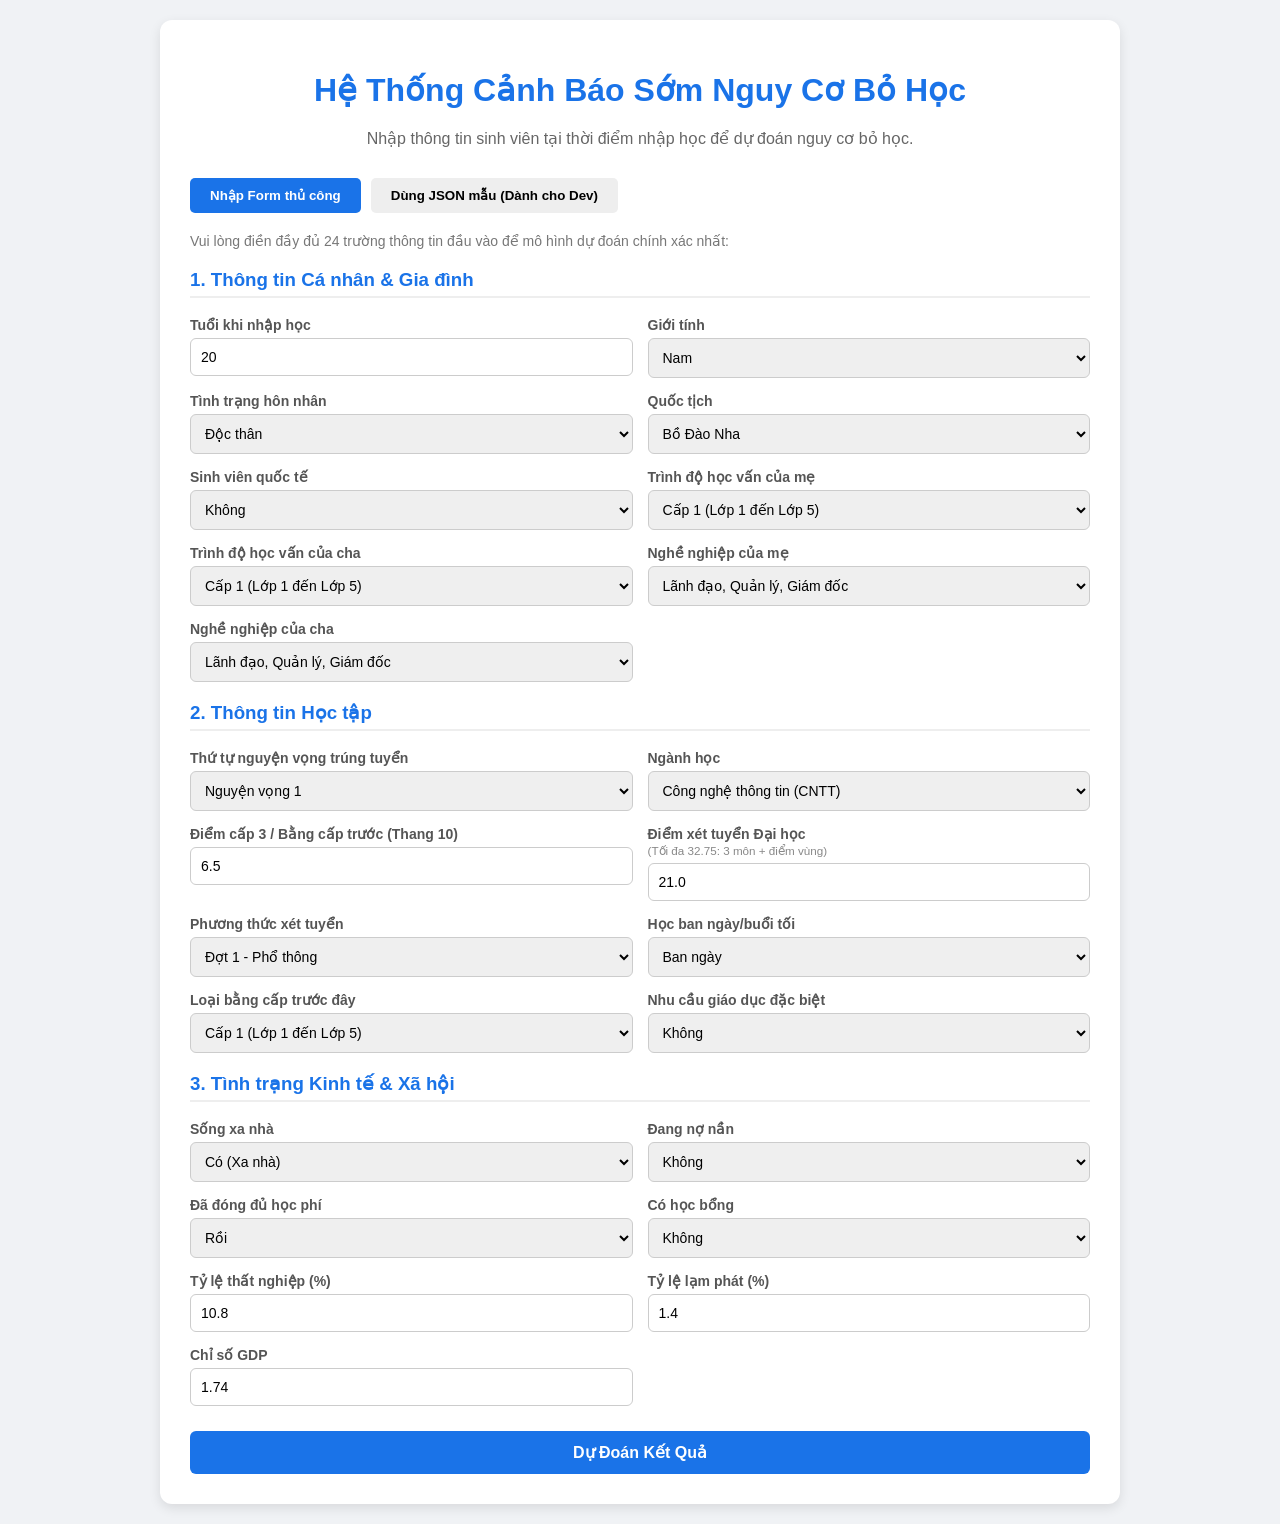
==== project09/app/templates/index.html @ d305081e "sửa lại input" ====
<!DOCTYPE html>
<html lang="en">
<head>
    <meta charset="UTF-8">
    <meta name="viewport" content="width=device-width, initial-scale=1.0">
    <title>Hệ Thống Cảnh Báo Sớm Nguy Cơ Bỏ Học</title>
    <style>
        body { font-family: 'Segoe UI', Tahoma, Geneva, Verdana, sans-serif; background-color: #f0f2f5; color: #333; margin: 0; padding: 20px; }
        .container { max-width: 900px; margin: auto; background: white; padding: 30px; border-radius: 12px; box-shadow: 0 4px 12px rgba(0,0,0,0.1); }
        h1 { color: #1a73e8; text-align: center; margin-bottom: 20px; }
        .grid { display: grid; grid-template-columns: 1fr 1fr; gap: 15px; }
        .form-group { display: flex; flex-direction: column; }
        label { font-weight: 600; font-size: 14px; margin-bottom: 5px; color: #555; }
        input, select { padding: 10px; border: 1px solid #ccc; border-radius: 6px; font-size: 14px; }
        input:focus, select:focus { border-color: #1a73e8; outline: none; }
        .btn-submit { margin-top: 25px; width: 100%; padding: 12px; background-color: #1a73e8; color: white; border: none; border-radius: 6px; font-size: 16px; font-weight: bold; cursor: pointer; transition: background 0.3s; }
        .btn-submit:hover { background-color: #1557b0; }
        #result-box { margin-top: 30px; padding: 20px; border-radius: 8px; display: none; }
        .result-title { font-size: 18px; font-weight: bold; margin-bottom: 10px; }
        .high-risk { background-color: #fce8e6; color: #c5221f; border: 1px solid #fad2cf; }
        .normal-risk { background-color: #e6f4ea; color: #137333; border: 1px solid #ceead6; }
        .medium-risk { background-color: #fef7e0; color: #b06000; border: 1px solid #fde293; }
        .probability-bar { height: 10px; background: #eee; border-radius: 5px; margin-top: 10px; overflow: hidden; }
        .probability-fill { height: 100%; }
        hr { border: 0; height: 1px; background: #eee; margin: 30px 0; }
        
        .tab-buttons { display: flex; margin-bottom: 20px; gap: 10px; }
        .tab-btn { padding: 10px 20px; border: none; background: #eee; cursor: pointer; border-radius: 5px; font-weight: bold; }
        .tab-btn.active { background: #1a73e8; color: white; }
        .tab-content { display: none; }
        .tab-content.active { display: block; }
        textarea { width: 100%; height: 300px; padding: 10px; font-family: monospace; border: 1px solid #ccc; border-radius: 6px; }
    </style>
</head>
<body>
    <div class="container">
        <h1>Hệ Thống Cảnh Báo Sớm Nguy Cơ Bỏ Học</h1>
        <p style="text-align: center; color: #666; margin-bottom: 30px;">Nhập thông tin sinh viên tại thời điểm nhập học để dự đoán nguy cơ bỏ học.</p>
        
        <div class="tab-buttons">
            <button class="tab-btn active" onclick="switchTab('form-tab', this)">Nhập Form thủ công</button>
            <button class="tab-btn" onclick="switchTab('json-tab', this)">Dùng JSON mẫu (Dành cho Dev)</button>
        </div>

        <!-- Form Tab (Full) -->
        <div id="form-tab" class="tab-content active">
            <p style="font-size: 14px; color: #777; margin-bottom: 20px;">Vui lòng điền đầy đủ 24 trường thông tin đầu vào để mô hình dự đoán chính xác nhất:</p>
            
            <h3 style="color: #1a73e8; border-bottom: 2px solid #eee; padding-bottom: 5px; margin-top: 0;">1. Thông tin Cá nhân & Gia đình</h3>
            <div class="grid">
                <div class="form-group"><label>Tuổi khi nhập học</label><input type="number" min="0" id="f_Age at enrollment" value="20"></div>
                
                <div class="form-group"><label>Giới tính</label>
                    <select id="f_Gender">
                        <option value="1" selected>Nam</option>
                        <option value="0">Nữ</option>
                    </select>
                </div>
                <div class="form-group"><label>Tình trạng hôn nhân</label>
                    <select id="f_Marital status">
                        <option value="1" selected>Độc thân</option>
                        <option value="2">Đã kết hôn</option>
                        <option value="3">Góa</option>
                        <option value="4">Ly hôn</option>
                        <option value="5">Sống chung (Chưa ĐKKH)</option>
                        <option value="6">Ly thân hợp pháp</option>
                    </select>
                </div>
                <div class="form-group"><label>Quốc tịch</label><select id="f_Nacionality"></select></div>
                <div class="form-group"><label>Sinh viên quốc tế</label>
                    <select id="f_International">
                        <option value="1">Có</option>
                        <option value="0" selected>Không</option>
                    </select>
                </div>
                <div class="form-group"><label>Trình độ học vấn của mẹ</label><select id="f_Mother's qualification"></select></div>
                <div class="form-group"><label>Trình độ học vấn của cha</label><select id="f_Father's qualification"></select></div>
                <div class="form-group"><label>Nghề nghiệp của mẹ</label><select id="f_Mother's occupation"></select></div>
                <div class="form-group"><label>Nghề nghiệp của cha</label><select id="f_Father's occupation"></select></div>
            </div>

            <h3 style="color: #1a73e8; border-bottom: 2px solid #eee; padding-bottom: 5px; margin-top: 20px;">2. Thông tin Học tập</h3>
            <div class="grid">
                <div class="form-group"><label>Thứ tự nguyện vọng trúng tuyển</label>
                    <select id="f_Application order">
                        <option value="1" selected>Nguyện vọng 1</option>
                        <option value="2">Nguyện vọng 2</option>
                        <option value="3">Nguyện vọng 3</option>
                        <option value="4">Nguyện vọng 4</option>
                        <option value="5">Nguyện vọng 5</option>
                        <option value="6">Nguyện vọng 6 trở lên</option>
                    </select>
                </div>

                <div class="form-group"><label>Ngành học</label>
                    <select id="f_Course">
                        <option value="9119" selected>Công nghệ thông tin (CNTT)</option>
                        <option value="9147">Quản trị kinh doanh</option>
                        <option value="9670">Marketing & Quảng cáo</option>
                        <option value="9254">Quản trị Du lịch</option>
                        <option value="9773">Báo chí & Truyền thông</option>
                        <option value="171">Thiết kế Đa phương tiện</option>
                        <option value="9070">Thiết kế đồ họa</option>
                        <option value="9853">Sư phạm Tiểu học</option>
                        <option value="9500">Điều dưỡng</option>
                        <option value="9085">Thú y</option>
                        <option value="9003">Nông nghiệp</option>
                        <option value="9238">Công tác xã hội</option>
                    </select>
                </div>

                <div class="form-group"><label>Điểm cấp 3 / Bằng cấp trước (Thang 10)</label><input type="number" step="0.1" min="0" max="10" id="f_Previous qualification (grade)" value="6.5"></div>
                
                <div class="form-group">
                    <label>Điểm xét tuyển Đại học <br><small style="color: #888; font-weight: normal;">(Tối đa 32.75: 3 môn + điểm vùng)</small></label>
                    <input type="number" step="0.01" min="0" max="32.75" id="f_Admission grade" value="21.0">
                </div>
                
                <div class="form-group"><label>Phương thức xét tuyển</label><select id="f_Application mode"></select></div>
                <div class="form-group"><label>Học ban ngày/buổi tối</label>
                    <select id="f_Daytime/evening attendance&#9;">
                        <option value="1" selected>Ban ngày</option>
                        <option value="0">Buổi tối</option>
                    </select>
                </div>
                <div class="form-group"><label>Loại bằng cấp trước đây</label><select id="f_Previous qualification"></select></div>
                <div class="form-group"><label>Nhu cầu giáo dục đặc biệt</label>
                    <select id="f_Educational special needs">
                        <option value="1">Có</option>
                        <option value="0" selected>Không</option>
                    </select>
                </div>
            </div>

            <h3 style="color: #1a73e8; border-bottom: 2px solid #eee; padding-bottom: 5px; margin-top: 20px;">3. Tình trạng Kinh tế & Xã hội</h3>
            <div class="grid">
                <div class="form-group"><label>Sống xa nhà</label>
                    <select id="f_Displaced">
                        <option value="1" selected>Có (Xa nhà)</option>
                        <option value="0">Không (Gần nhà)</option>
                    </select>
                </div>

                <div class="form-group"><label>Đang nợ nần</label>
                    <select id="f_Debtor">
                        <option value="1">Có</option>
                        <option value="0" selected>Không</option>
                    </select>
                </div>

                <div class="form-group"><label>Đã đóng đủ học phí</label>
                    <select id="f_Tuition fees up to date">
                        <option value="1" selected>Rồi</option>
                        <option value="0">Chưa</option>
                    </select>
                </div>

                <div class="form-group"><label>Có học bổng</label>
                    <select id="f_Scholarship holder">
                        <option value="1">Có</option>
                        <option value="0" selected>Không</option>
                    </select>
                </div>
                
                <div class="form-group"><label>Tỷ lệ thất nghiệp (%)</label><input type="number" step="0.1" min="0" id="f_Unemployment rate" value="10.8"></div>
                <div class="form-group"><label>Tỷ lệ lạm phát (%)</label><input type="number" step="0.1" id="f_Inflation rate" value="1.4" title="Lạm phát có thể âm (thiểu phát)"></div>
                <div class="form-group"><label>Chỉ số GDP</label><input type="number" step="0.01" id="f_GDP" value="1.74" title="GDP có thể âm (suy thoái)"></div>
            </div>

            <button class="btn-submit" onclick="submitForm()">Dự Đoán Kết Quả</button>
        </div>

        <!-- JSON Tab -->
        <div id="json-tab" class="tab-content">
            <p>Dán dữ liệu JSON của sinh viên đầy đủ (như được lấy từ hệ thống SIS):</p>
            <textarea id="json-input"></textarea>
            <button class="btn-submit" onclick="submitJson()">Dự Đoán Kết Quả</button>
        </div>

        <!-- Result Box -->
        <div id="result-box">
            <div class="result-title" id="res-priority"></div>
            <div id="res-suggestion" style="margin-bottom: 15px; font-weight: bold;"></div>
            
            <div>Xác suất bỏ học (Dropout): <span id="res-prob-text"></span></div>
            <div class="probability-bar">
                <div class="probability-fill" id="res-prob-fill" style="width: 0%; background: #c5221f;"></div>
            </div>
            
            <div style="margin-top: 15px; font-size: 13px;">
                <strong>Các lớp khác:</strong>
                <span id="res-others"></span>
            </div>
        </div>
    </div>

    <script>
        const listNationality = [
            [1, "Bồ Đào Nha"],
            [999, "Việt Nam"], // Thêm Việt Nam (Mô hình sẽ xem là nhóm khác)
            [2, "Đức"], [6, "Tây Ban Nha"], [11, "Ý"], [13, "Hà Lan"], 
            [14, "Anh"], [105, "Nga"], [101, "Mexico"], [41, "Brazil"],
            [32, "Thổ Nhĩ Kỳ"], [103, "Ukraine"], [21, "Angola"]
        ];

        const listQual = [
            [37, "Cấp 1 (Lớp 1 đến Lớp 5)"],
            [38, "Cấp 2 (Lớp 6 đến Lớp 9)"],
            [1, "Cấp 3 (Lớp 10 đến Lớp 12)"],
            [22, "Trung cấp / Trường nghề"],
            [40, "Cao đẳng"],
            [3, "Đại học / Cử nhân"],
            [4, "Thạc sĩ"],
            [5, "Tiến sĩ"]
        ];

        const listOcc = [
            [1, "Lãnh đạo, Quản lý, Giám đốc"],
            [2, "Chuyên gia trí thức / Khoa học"],
            [122, "Bác sĩ / Chuyên gia y tế"],
            [123, "Giáo viên / Giảng viên"],
            [125, "Chuyên gia Công nghệ thông tin"],
            [3, "Kỹ thuật viên bậc trung"],
            [4, "Nhân viên hành chính / Văn phòng"],
            [143, "Nhân viên kế toán, tài chính"],
            [5, "Dịch vụ cá nhân, Bảo vệ, Bán hàng"],
            [6, "Nông dân, Ngư dân, Thợ rừng"],
            [7, "Thợ công nghiệp, Xây dựng"],
            [8, "Thợ máy, Lắp ráp"],
            [9, "Lao động phổ thông"],
            [191, "Nhân viên vệ sinh"],
            [10, "Quân đội"],
            [90, "Khác"],
            [99, "(Không rõ)"]
        ];

        const listMode = [
            [1, "Đợt 1 - Phổ thông"],
            [18, "Đợt 2 - Phổ thông"],
            [53, "Đợt 3 - Phổ thông"],
            [15, "Người hồi hương"],
            [16, "Chuyển ngành"],
            [42, "Chuyển tiếp"],
            [43, "Chuyển trường/ngành"],
            [51, "Chuyển trường/ngành (Quốc tế)"],
            [39, "Hệ trên 23 tuổi"]
        ];

        function populateSelect(id, listData) {
            const el = document.getElementById(id);
            if (!el) return;
            el.innerHTML = "";
            for (const item of listData) {
                const key = item[0];
                const val = item[1];
                const opt = document.createElement("option");
                opt.value = key;
                // Không hiển thị mã số lằng nhằng nữa, chỉ hiển thị chữ
                opt.textContent = val;
                el.appendChild(opt);
            }
        }

        window.onload = function() {
            populateSelect("f_Nacionality", listNationality);
            populateSelect("f_Mother's qualification", listQual);
            populateSelect("f_Father's qualification", listQual);
            populateSelect("f_Previous qualification", listQual);
            populateSelect("f_Mother's occupation", listOcc);
            populateSelect("f_Father's occupation", listOcc);
            populateSelect("f_Application mode", listMode);
        };

        const sampleJson = {
            "Marital status": 1,
            "Application mode": 1,
            "Application order": 1,
            "Course": 9085,
            "Daytime/evening attendance\t": 1,
            "Previous qualification": 1,
            "Previous qualification (grade)": 130.0,
            "Nacionality": 1,
            "Mother's qualification": 1,
            "Father's qualification": 1,
            "Mother's occupation": 1,
            "Father's occupation": 1,
            "Admission grade": 120.0,
            "Displaced": 1,
            "Educational special needs": 0,
            "Debtor": 0,
            "Tuition fees up to date": 1,
            "Gender": 1,
            "Scholarship holder": 0,
            "Age at enrollment": 20,
            "International": 0,
            "Unemployment rate": 10.8,
            "Inflation rate": 1.4,
            "GDP": 1.74
        };

        document.getElementById("json-input").value = JSON.stringify(sampleJson, null, 4);

        function switchTab(tabId, btn) {
            document.querySelectorAll('.tab-content').forEach(el => el.classList.remove('active'));
            document.querySelectorAll('.tab-btn').forEach(el => el.classList.remove('active'));
            document.getElementById(tabId).classList.add('active');
            btn.classList.add('active');
        }

        async function sendPredict(data) {
            // Hiệu ứng chờ
            document.getElementById("result-box").style.display = "block";
            document.getElementById("res-priority").innerText = "Đang xử lý...";
            document.getElementById("res-suggestion").innerText = "";
            document.getElementById("res-prob-text").innerText = "";
            document.getElementById("res-prob-fill").style.width = "0%";
            document.getElementById("res-others").innerText = "";
            document.getElementById("result-box").className = "medium-risk";

            try {
                const response = await fetch("/predict", {
                    method: "POST",
                    headers: { "Content-Type": "application/json" },
                    body: JSON.stringify(data)
                });
                const result = await response.json();
                showResult(result);
            } catch (err) {
                alert("Lỗi khi gọi API: " + err);
            }
        }

        function submitJson() {
            try {
                const data = JSON.parse(document.getElementById("json-input").value);
                sendPredict(data);
            } catch (e) {
                alert("JSON không hợp lệ: " + e.message);
            }
        }

        function submitForm() {
            const data = {};
            for (const key in sampleJson) {
                const inputEl = document.getElementById("f_" + key);
                if (inputEl) {
                    data[key] = Number(inputEl.value);
                } else {
                    data[key] = sampleJson[key];
                }
            }
            
            // Quy đổi và kiểm tra hợp lệ
            if (data["Age at enrollment"] < 0) {
                alert("Tuổi nhập học không được là số âm!");
                return;
            }
            if (data["Unemployment rate"] < 0) {
                alert("Tỷ lệ thất nghiệp không được là số âm!");
                return;
            }

            let prevGrade = data["Previous qualification (grade)"];
            if (prevGrade < 0 || prevGrade > 10) {
                alert("Điểm cấp 3 phải nằm trong khoảng từ 0 đến 10!");
                return;
            }
            data["Previous qualification (grade)"] = prevGrade * 20;

            let adminGrade = data["Admission grade"];
            if (adminGrade < 0 || adminGrade > 32.75) {
                alert("Điểm xét tuyển phải nằm trong khoảng từ 0 đến 32.75!");
                return;
            }
            // Điểm xét tuyển (Thang 30) -> Thang 200, tối đa 200
            data["Admission grade"] = Math.min((adminGrade / 30.0) * 200.0, 200.0);
            
            sendPredict(data);
        }

        function showResult(res) {
            if (res.error) {
                alert("Lỗi từ server: " + res.error);
                return;
            }
            
            const box = document.getElementById("result-box");
            box.style.display = "block";
            box.className = "";
            
            let priorityText = "Mức độ: " + res.support_priority;
            let barColor = "#137333";
            
            if (res.support_priority === "Critical") {
                box.classList.add("high-risk");
                priorityText = "🚨 BÁO ĐỘNG ĐỎ (CRITICAL)";
                barColor = "#c5221f";
            } else if (res.support_priority === "High") {
                box.classList.add("medium-risk");
                priorityText = "⚠️ NGUY CƠ CAO (HIGH)";
                barColor = "#b06000";
            } else {
                box.classList.add("normal-risk");
                priorityText = "✅ AN TOÀN (NORMAL)";
            }
            
            document.getElementById("res-priority").innerText = priorityText;
            document.getElementById("res-suggestion").innerText = res.suggestion;
            
            const dropoutProb = (res.prediction_probabilities["Dropout"] * 100).toFixed(1) + "%";
            document.getElementById("res-prob-text").innerText = dropoutProb;
            
            const fill = document.getElementById("res-prob-fill");
            fill.style.width = dropoutProb;
            fill.style.backgroundColor = barColor;
            
            let otherTexts = [];
            for (const [cls, p] of Object.entries(res.prediction_probabilities)) {
                if (cls !== "Dropout") {
                    otherTexts.push(`${cls}: ${(p * 100).toFixed(1)}%`);
                }
            }
            document.getElementById("res-others").innerText = otherTexts.join(" | ");
        }
    </script>
</body>
</html>
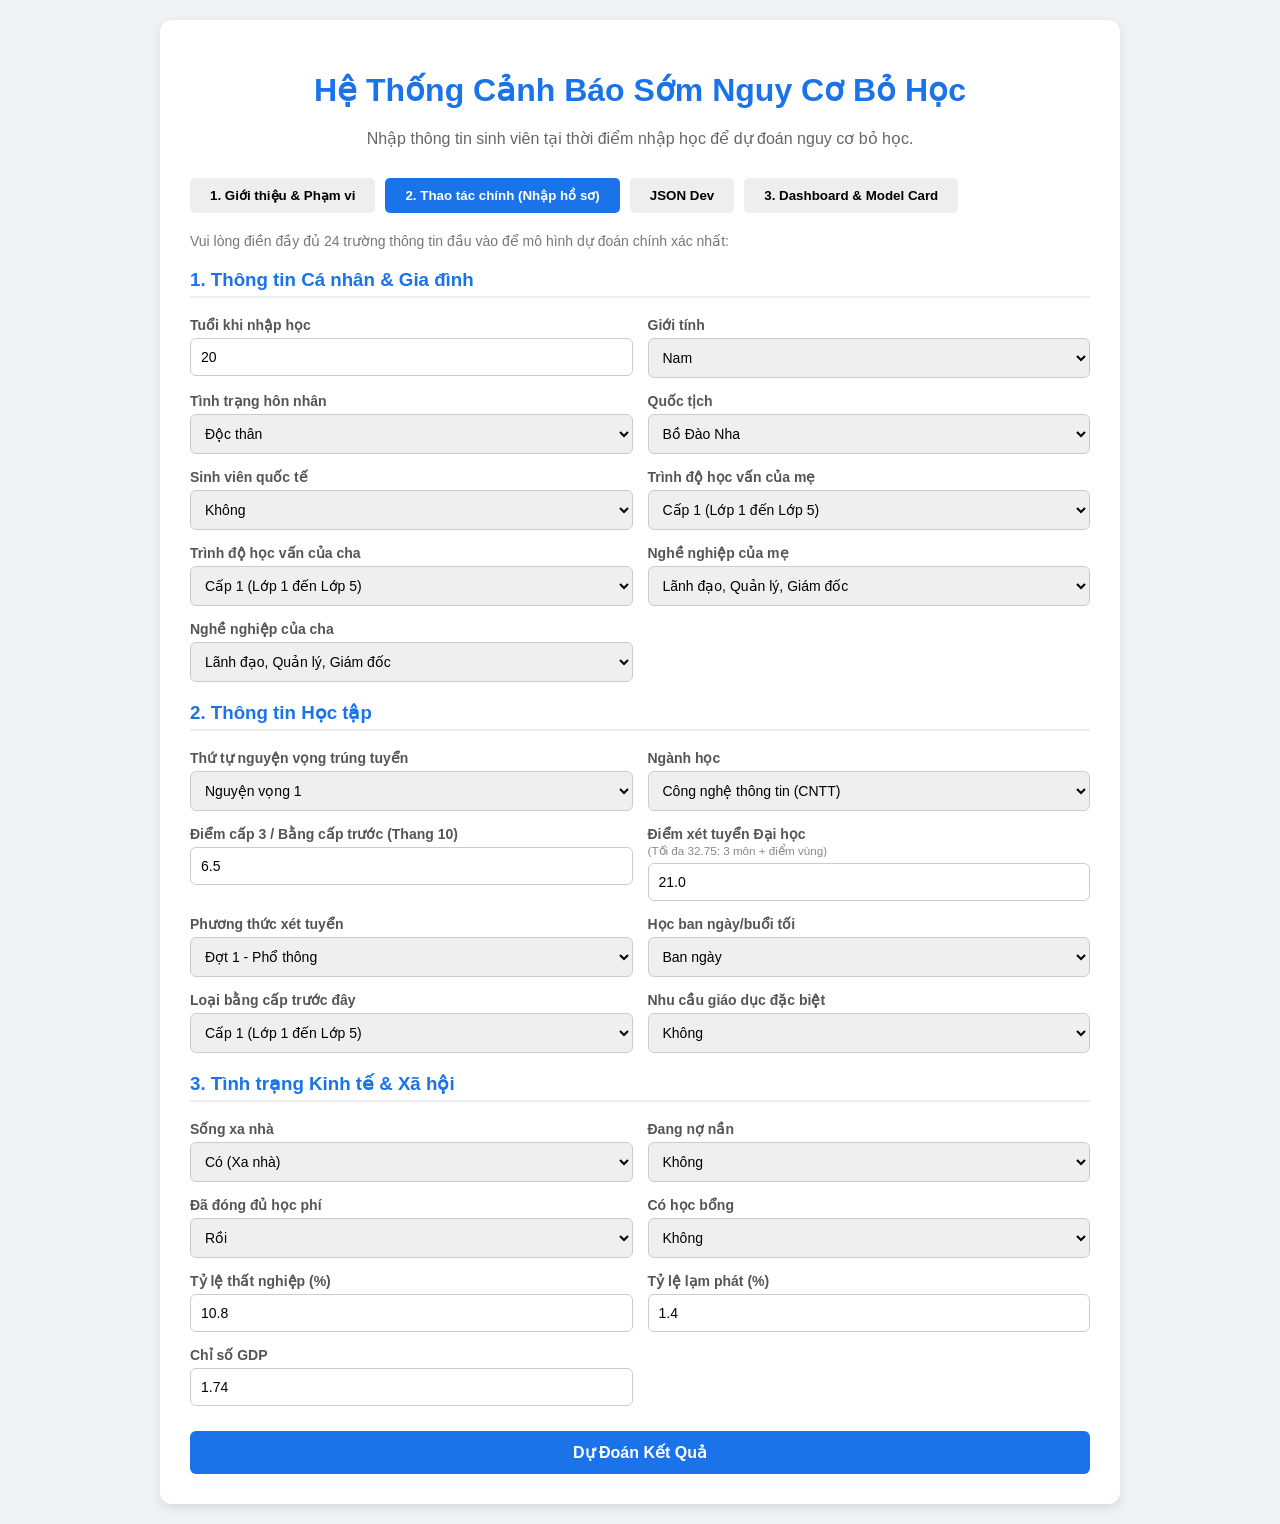
==== commit 2a068c63: "update" ====
--- a/project09/app/templates/index.html
+++ b/project09/app/templates/index.html
@@ -38,8 +38,23 @@
         <p style="text-align: center; color: #666; margin-bottom: 30px;">Nhập thông tin sinh viên tại thời điểm nhập học để dự đoán nguy cơ bỏ học.</p>
         
         <div class="tab-buttons">
-            <button class="tab-btn active" onclick="switchTab('form-tab', this)">Nhập Form thủ công</button>
-            <button class="tab-btn" onclick="switchTab('json-tab', this)">Dùng JSON mẫu (Dành cho Dev)</button>
+            <button class="tab-btn" onclick="switchTab('intro-tab', this)">1. Giới thiệu & Phạm vi</button>
+            <button class="tab-btn active" onclick="switchTab('form-tab', this)">2. Thao tác chính (Nhập hồ sơ)</button>
+            <button class="tab-btn" onclick="switchTab('json-tab', this)">JSON Dev</button>
+            <button class="tab-btn" onclick="switchTab('modelcard-tab', this)">3. Dashboard & Model Card</button>
+        </div>
+
+        <!-- Màn hình 1: Giới thiệu & Phạm vi -->
+        <div id="intro-tab" class="tab-content" style="line-height: 1.6;">
+            <h2 style="color: #1a73e8;">Bối cảnh & Mục tiêu Hệ thống</h2>
+            <p>Hệ thống hỗ trợ Cố vấn học tập nhận diện sớm sinh viên có nguy cơ bỏ học ngay tại <b>thời điểm nhập học</b> để kịp thời triển khai các biện pháp tư vấn, học bổng hoặc trợ cấp tài chính.</p>
+            
+            <h3 style="color: #333;">Phạm vi & Giả định:</h3>
+            <ul>
+                <li><b>Đơn vị quan sát:</b> Một sinh viên tại thời điểm đăng ký/nhập học năm thứ nhất.</li>
+                <li><b>Cam kết chống rò rỉ dữ liệu (No Data Leakage):</b> Tuyệt đối không sử dụng kết quả học kỳ 1 và học kỳ 2 (điểm thi, số tín chỉ tích lũy) vì các thông tin này chưa xảy ra lúc nhập học.</li>
+                <li><b>Nguyên tắc sử dụng có trách nhiệm:</b> Hệ thống chỉ đóng vai trò <i>cảnh báo hỗ trợ</i>, tuyệt đối <b>không</b> dùng để kỷ luật, phân biệt đối xử hay thay thế quyết định của con người.</li>
+            </ul>
         </div>
 
         <!-- Form Tab (Full) -->
@@ -175,6 +190,27 @@
             <p>Dán dữ liệu JSON của sinh viên đầy đủ (như được lấy từ hệ thống SIS):</p>
             <textarea id="json-input"></textarea>
             <button class="btn-submit" onclick="submitJson()">Dự Đoán Kết Quả</button>
+        </div>
+
+        <!-- Màn hình 3: Dashboard & Model Card -->
+        <div id="modelcard-tab" class="tab-content" style="line-height: 1.6;">
+            <h2 style="color: #1a73e8;">Model Card: Random Forest Classifier (Balanced)</h2>
+            <div style="background: #f8f9fa; padding: 15px; border-radius: 8px; margin-bottom: 20px;">
+                <p><b>Thuật toán:</b> Random Forest (100 cây, class_weight='balanced', seed=42)</p>
+                <p><b>Pipeline:</b> DropFutureFeatures &rarr; ColumnTransformer (StandardScaler + OneHotEncoder) &rarr; Classifier</p>
+                <p><b>Hiệu năng trên tập kiểm thử độc lập (Test Set):</b></p>
+                <ul>
+                    <li><b>Macro-F1:</b> ~0.56 (xử lý công bằng cả 3 lớp)</li>
+                    <li><b>Dropout Recall:</b> ~0.64 (tìm được 64% sinh viên có nguy cơ thực tế)</li>
+                    <li><b>Accuracy:</b> ~0.63</li>
+                </ul>
+            </div>
+
+            <h3 style="color: #d93025;">Giới hạn & Cảnh báo an toàn (Model Limitations)</h3>
+            <ul>
+                <li><b>Sai số theo nhóm (Subgroup Fairness):</b> Mô hình phát hiện bỏ học rất nhạy với sinh viên nợ học phí (Recall &gt; 90%), nhưng kém nhạy hơn với sinh viên có học bổng (Recall ~33%).</li>
+                <li><b>Độ chính xác thời điểm nhập học:</b> Vì loại bỏ điểm học kỳ (tránh rò rỉ), tín hiệu đầu vào chỉ mang tính chất sàng lọc sơ bộ. Không được dùng để dán nhãn cố định lên sinh viên.</li>
+            </ul>
         </div>
 
         <!-- Result Box -->
